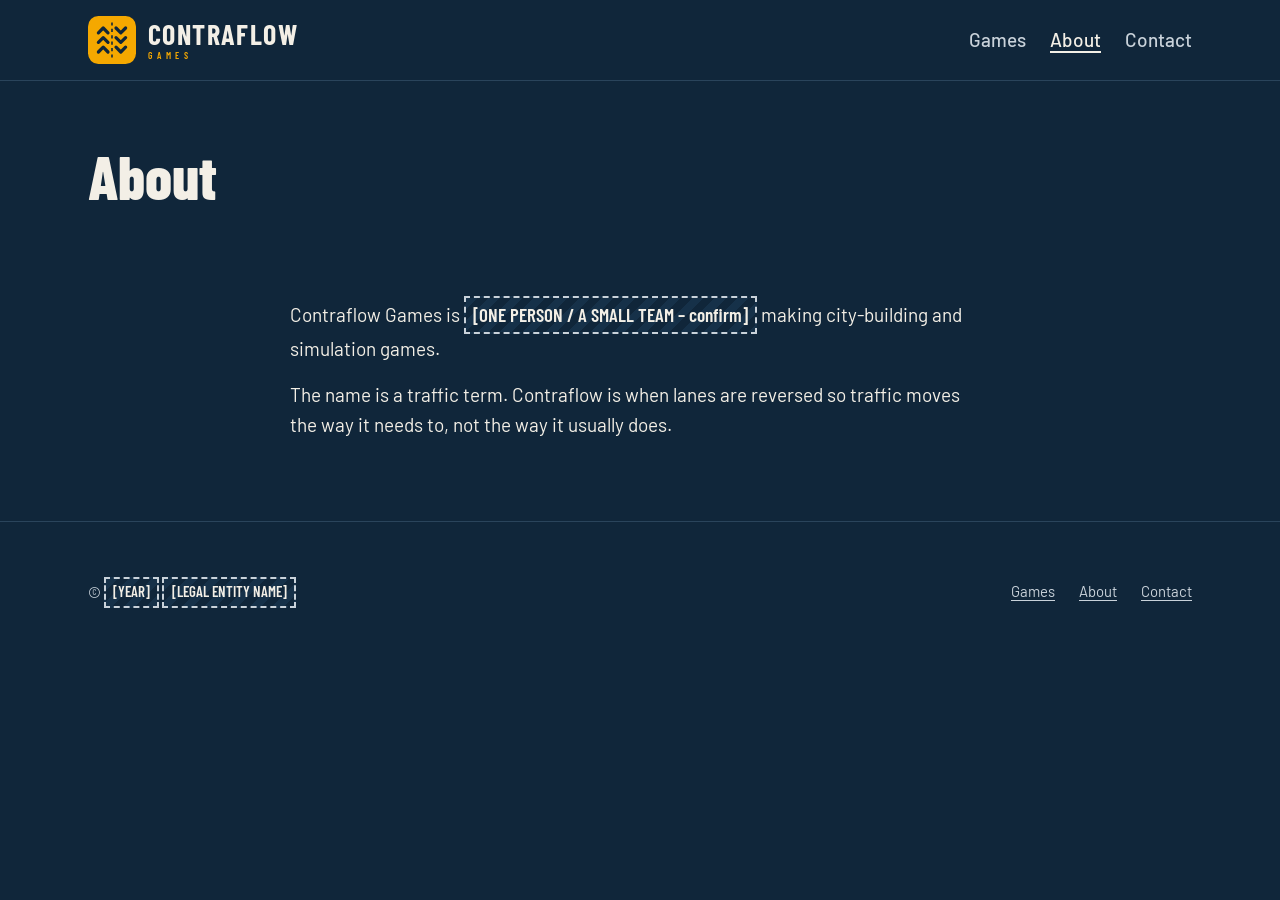
==== about/index.html @ 8fa3c3ac "Add files via upload" ====
<!doctype html>
<html lang="en">
<head>
<meta charset="utf-8">
<meta name="viewport" content="width=device-width, initial-scale=1">
<title>About – Contraflow Games</title>
<meta name="description" content="Contraflow Games makes city-building and simulation games for Mac.">
<link rel="icon" href="/favicon.svg" type="image/svg+xml">
<link rel="icon" href="/favicon-32.png" sizes="32x32" type="image/png">
<link rel="apple-touch-icon" href="/apple-touch-icon.png">
<link rel="manifest" href="/site.webmanifest">
<meta name="theme-color" content="#10263A">
<!-- Open Graph and Twitter. The image URL must be absolute once the site has a domain: [SITE URL]. -->
<meta property="og:type" content="website">
<meta property="og:site_name" content="Contraflow Games">
<meta property="og:title" content="About – Contraflow Games">
<meta property="og:description" content="Contraflow Games makes city-building and simulation games for Mac.">
<meta property="og:image" content="/og-image.png">
<meta property="og:image:width" content="1200">
<meta property="og:image:height" content="630">
<meta property="og:image:alt" content="The Contraflow Games lane mark and wordmark over a two-lane road">
<meta name="twitter:card" content="summary_large_image">
<meta name="twitter:title" content="About – Contraflow Games">
<meta name="twitter:description" content="Contraflow Games makes city-building and simulation games for Mac.">
<meta name="twitter:image" content="/og-image.png">
<link rel="preconnect" href="https://fonts.googleapis.com">
<link rel="preconnect" href="https://fonts.gstatic.com" crossorigin>
<link rel="stylesheet" href="https://fonts.googleapis.com/css2?family=Barlow:wght@400;500;600&family=Barlow+Condensed:wght@300;600;700;800&display=swap">
<link rel="stylesheet" href="/brand/tokens.css">
<link rel="stylesheet" href="/assets/site.css">
</head>
<body>
<a class="skip" href="#main">Skip to content</a>
<header class="site-header">
  <div class="wrap">
    <a class="brand" href="/" aria-label="Contraflow Games, home">
      <img src="/logo/contraflow-lane-mark-full.svg" alt="" width="48" height="48">
      <span class="wordmark" aria-hidden="true"><span class="name">Contraflow</span><span class="kind">Games</span></span>
    </a>
    <nav class="site-nav" aria-label="Main">
      <ul>
        <li><a href="/games/">Games</a></li>
        <li><a href="/about/" aria-current="page">About</a></li>
        <li><a href="/contact/">Contact</a></li>
      </ul>
    </nav>
  </div>
</header>
<main id="main">
  <div class="wrap page-head"><h1>About</h1></div>
  <section class="section">
    <div class="wrap prose">
        <p>Contraflow Games is <span class="ph">[ONE PERSON / A SMALL TEAM – confirm]</span> making city-building and simulation games.</p>
        <p>The name is a traffic term. Contraflow is when lanes are reversed so traffic moves the way it needs to, not the way it usually does.</p>
    </div>
  </section>
</main>
<footer class="site-footer">
  <div class="wrap">
    <p>© <span class="ph">[YEAR]</span> <span class="ph">[LEGAL ENTITY NAME]</span></p>
    <ul>
      <li><a href="/games/">Games</a></li>
      <li><a href="/about/">About</a></li>
      <li><a href="/contact/">Contact</a></li>
    </ul>
  </div>
</footer>
</body>
</html>
---- brand/tokens.css ----
/*
  Contraflow Games – design tokens (v1, concept stage)
  Load fonts in <head>:
  <link rel="preconnect" href="https://fonts.googleapis.com">
  <link rel="preconnect" href="https://fonts.gstatic.com" crossorigin>
  <link href="https://fonts.googleapis.com/css2?family=Barlow:wght@400;500;600&family=Barlow+Condensed:wght@300;600;700;800&display=swap" rel="stylesheet">
*/

:root {
  /* Core palette */
  --cf-navy: #10263A;       /* default page background (dark theme) */
  --cf-ink: #0B1620;        /* one-color logo, deepest text */
  --cf-paper: #F3EFE6;      /* primary text on navy; light theme background */
  --cf-sand: #E7E1D3;       /* secondary surface on light theme */
  --cf-amber: #F5A800;      /* accent: primary action + logo badge. Never used as text on paper. */
  --cf-slate: #4A5A68;      /* secondary text on paper */
  --cf-mist: #C9D2DA;       /* secondary text on navy */
  --cf-line: #2A445B;       /* hairlines and borders on navy */

  /* Semantic roles (dark theme = default) */
  --bg: var(--cf-navy);
  --surface: #163149;       /* slightly lifted panel on navy; adjust if needed */
  --text: var(--cf-paper);
  --text-muted: var(--cf-mist);
  --accent: var(--cf-amber);
  --on-accent: var(--cf-navy);
  --border: var(--cf-line);

  /* Type */
  --font-display: 'Barlow Condensed', 'Arial Narrow', sans-serif;
  --font-body: 'Barlow', system-ui, -apple-system, 'Segoe UI', sans-serif;

  /* Type scale (fluid, adjust as needed) */
  --step--1: clamp(0.875rem, 0.85rem + 0.1vw, 0.95rem);
  --step-0: clamp(1.0625rem, 1rem + 0.25vw, 1.1875rem);
  --step-1: clamp(1.375rem, 1.25rem + 0.5vw, 1.625rem);
  --step-2: clamp(1.875rem, 1.6rem + 1.1vw, 2.5rem);
  --step-3: clamp(2.5rem, 2rem + 2.2vw, 3.75rem);
  --step-4: clamp(3.25rem, 2.4rem + 4vw, 6rem);

  /* Space and shape */
  --space-1: 0.5rem;
  --space-2: 1rem;
  --space-3: 1.5rem;
  --space-4: 2.5rem;
  --space-5: 4rem;
  --space-6: 6rem;
  --radius-badge: 22%;      /* matches the logo badge corner ratio (26/120) */
  --measure: 68ch;          /* max line length for body text */
}

/* Optional light theme */
:root[data-theme="light"] {
  --bg: var(--cf-paper);
  --surface: var(--cf-sand);
  --text: var(--cf-navy);
  --text-muted: var(--cf-slate);
  --border: #CFC8B6;
  /* Amber fails contrast as text on paper: keep it for badges and buttons with navy text. */
}
---- assets/site.css ----
/*
  Contraflow Games – site styles (v1).
  Every colour, font and size comes from brand/tokens.css, loaded before
  this file. The lane motif appears once, in the home page's road band.
*/

*, *::before, *::after { box-sizing: border-box; }

html { -webkit-text-size-adjust: 100%; background: var(--bg); }

body {
  margin: 0;
  background: var(--bg);
  color: var(--text);
  font: 400 var(--step-0)/1.6 var(--font-body);
}

img { max-width: 100%; height: auto; display: block; }

a { color: var(--text); text-underline-offset: 0.2em; text-decoration-thickness: 1px; }
a:hover { text-decoration-thickness: 2px; }
:focus-visible { outline: 3px solid var(--accent); outline-offset: 3px; border-radius: 2px; }

.skip {
  position: absolute; left: var(--space-2); top: -4rem;
  background: var(--accent); color: var(--on-accent);
  padding: var(--space-1) var(--space-2); font-weight: 600; z-index: 10;
}
.skip:focus { top: var(--space-2); }

.wrap { width: 100%; max-width: 72rem; margin-inline: auto; padding-inline: var(--space-3); }

/* ---- Header ---------------------------------------------------------- */

.site-header { border-bottom: 1px solid var(--border); }
.site-header .wrap {
  display: flex; flex-wrap: wrap; align-items: center; justify-content: space-between;
  gap: var(--space-2) var(--space-3); padding-block: var(--space-2);
}
.brand { display: inline-flex; align-items: center; gap: 0.75rem; text-decoration: none; }
.brand img { width: 48px; height: 48px; }

/* The wordmark, live text (BRAND.md). */
.wordmark { display: inline-flex; flex-direction: column; line-height: 1; font-family: var(--font-display); text-transform: uppercase; }
.wordmark .name { font-weight: 700; letter-spacing: 0.05em; color: var(--text); font-size: 1.75rem; }
.wordmark .kind { font-weight: 600; letter-spacing: 0.5em; color: var(--accent); font-size: 0.6rem; margin-top: 0.3em; }

.site-nav ul { display: flex; flex-wrap: wrap; gap: var(--space-1) var(--space-3); list-style: none; margin: 0; padding: 0; }
.site-nav a { font-weight: 500; text-decoration: none; color: var(--text-muted); padding-block: 0.25rem; }
.site-nav a:hover, .site-nav a[aria-current="page"] { color: var(--text); text-decoration: underline; text-decoration-thickness: 2px; }

/* ---- The road: the one memorable idea -------------------------------- */

.hero { padding-block: var(--space-5) 0; }
.hero-wordmark { margin: 0 0 var(--space-3); }
.hero-wordmark .name { font-size: var(--step-4); }
.hero-wordmark .kind { font-size: calc(var(--step-4) / 3); }
.hero h1 {
  font: 800 var(--step-3)/1.02 var(--font-display);
  margin: 0 0 var(--space-2);
  text-wrap: balance;
}
.hero .subline {
  font: 300 var(--step-2)/1.2 var(--font-display);
  color: var(--text-muted);
  margin: 0 0 var(--space-4);
  max-width: var(--measure);
}

/* Two lanes, opposing chevrons, a dashed centre line: the logo's road
   turned on its side and run the width of the page. */
.road {
  margin-top: var(--space-5);
  background: var(--cf-ink);
  border-block: 1px solid var(--border);
  padding-block: 0.9rem;
  display: grid; gap: 0.9rem;
}
.lane {
  height: 32px;
  background-color: var(--text-muted);
  -webkit-mask-repeat: repeat-x; mask-repeat: repeat-x;
  -webkit-mask-size: 64px 32px; mask-size: 64px 32px;
}
.lane.east { -webkit-mask-image: url("/assets/chevron-right.svg"); mask-image: url("/assets/chevron-right.svg"); }
.lane.west { -webkit-mask-image: url("/assets/chevron-left.svg"); mask-image: url("/assets/chevron-left.svg"); }
.centre-line {
  height: 4px;
  background: repeating-linear-gradient(90deg, var(--text) 0 32px, transparent 32px 64px);
  opacity: 0.8;
}
/* The page's one moment: each lane glides in from its own direction, once. */
@media (prefers-reduced-motion: no-preference) {
  .lane.east { animation: east 1.1s cubic-bezier(0.2, 0.7, 0.2, 1) both; }
  .lane.west { animation: west 1.1s cubic-bezier(0.2, 0.7, 0.2, 1) both; }
  @keyframes east { from { -webkit-mask-position: -256px 0; mask-position: -256px 0; opacity: 0; } to { -webkit-mask-position: 0 0; mask-position: 0 0; opacity: 1; } }
  @keyframes west { from { -webkit-mask-position: 256px 0; mask-position: 256px 0; opacity: 0; } to { -webkit-mask-position: 0 0; mask-position: 0 0; opacity: 1; } }
}

/* ---- Buttons: amber is for the one action ----------------------------- */

.button {
  display: inline-block;
  background: var(--accent); color: var(--on-accent);
  font: 600 var(--step-0)/1 var(--font-body);
  padding: 0.95rem 1.5rem;
  border-radius: 4px;
  text-decoration: none;
}
.button:hover { text-decoration: underline; text-decoration-thickness: 2px; }

/* ---- Sections --------------------------------------------------------- */

main { display: block; }
.section { padding-block: var(--space-5); }
.section + .section { border-top: 1px solid var(--border); }
.section h2 { font: 700 var(--step-2)/1.1 var(--font-display); margin: 0 0 var(--space-4); }
.page-head { padding-block: var(--space-5) var(--space-3); }
.page-head h1 { font: 800 var(--step-3)/1.05 var(--font-display); margin: 0; }
.prose { max-width: var(--measure); }
.prose p { margin: 0 0 var(--space-2); }
.muted { color: var(--text-muted); }

/* ---- Games ------------------------------------------------------------ */

.featured { display: grid; gap: var(--space-3); }
.featured .lead { margin: 0; }
.featured .lead img { width: 100%; aspect-ratio: 16 / 9; object-fit: cover; border: 1px solid var(--border); }
.game-name { font: 800 var(--step-3)/1 var(--font-display); margin: 0 0 var(--space-1); }
.game-line { margin: 0 0 var(--space-2); color: var(--text-muted); max-width: var(--measure); }

/* A status is a sign plate: square, bordered, condensed type. */
.plates { display: flex; flex-wrap: wrap; gap: var(--space-1); margin: 0 0 var(--space-2); padding: 0; list-style: none; }
.plate {
  font: 600 var(--step-0)/1 var(--font-display);
  letter-spacing: 0.02em;
  border: 2px solid var(--text);
  padding: 0.35rem 0.6rem 0.3rem;
}

.shots { display: grid; grid-template-columns: repeat(3, minmax(0, 1fr)); gap: var(--space-2); margin: var(--space-3) 0 0; padding: 0; list-style: none; }
.shots figure { margin: 0; }
.shots img { width: 100%; aspect-ratio: 16 / 9; object-fit: cover; border: 1px solid var(--border); }
.shots figcaption, .lead figcaption, .preview figcaption { font-size: var(--step--1); color: var(--text-muted); margin-top: 0.4rem; }

.previews h3 { font: 700 var(--step-2)/1.1 var(--font-display); margin: 0 0 var(--space-1); }
.preview {
  display: grid; grid-template-columns: minmax(0, 1.1fr) minmax(0, 1fr);
  gap: var(--space-4); align-items: start;
  padding-block: var(--space-4);
}
/* Dashed dividers between previews: lane markings, not boxes. */
.preview + .preview { border-top: 2px dashed var(--border); }
.preview figure { margin: 0; position: relative; }
.preview img { width: 100%; aspect-ratio: 16 / 9; object-fit: cover; border: 1px solid var(--border); }
.preview .second { margin-top: var(--space-2); }
/* The honest label, on the picture itself. */
.stamp {
  position: absolute; left: 0.6rem; top: 0.6rem;
  background: var(--bg); color: var(--text);
  border: 2px solid var(--text);
  font: 600 var(--step--1)/1 var(--font-display);
  padding: 0.3rem 0.5rem;
}

/* ---- Each game's own brand -------------------------------------------- */
/* A game's logo is its own artwork and keeps its own colours; the studio
   palette frames it. NeCity's panel is its night sky, the one place the
   site steps outside the studio palette, and only behind NeCity. */
:root { --necity-night: #140C2E; }

.game-head { display: flex; gap: var(--space-3); align-items: flex-start; }
.game-head > div { min-width: 0; }
/* Logos are not screenshots: undo the picture rules inside a game's head. */
.preview .game-head img, .featured .game-head img { aspect-ratio: auto; border: 0; object-fit: contain; }
.preview .game-head .game-icon { width: 96px; }
.game-icon { width: 96px; height: 96px; flex: none; border-radius: var(--radius-badge); }
.game-name img.game-wordmark { width: auto; height: 5.5rem; max-width: 100%; object-fit: contain; }
.game-name img.game-wordmark.sign { height: 4rem; }
.game-name img.game-wordmark.classic { height: 5rem; }
/* The wordmark is the heading's content; it carries the name as alt text. */
.game-name { line-height: 0; }

.featured.necity { background: var(--necity-night); padding: var(--space-4); border: 1px solid var(--border); }
.featured.necity .game-line { color: var(--cf-mist); }
.featured .lead video { width: 100%; height: auto; aspect-ratio: 16 / 9; display: block; background: #000; border: 1px solid var(--border); }

/* Alpha++: the exit-tab sign stands in front of its city, like a real sign. */
.preview.alphapp .pic { position: relative; overflow: hidden; }
.preview.alphapp .road-sign {
  position: absolute; right: 4%; bottom: 6%; width: 44%; height: auto;
  aspect-ratio: auto; border: 0; object-fit: contain;
  filter: drop-shadow(0 0.4rem 0.8rem rgb(0 0 0 / 0.45));
}

@media (max-width: 760px) {
  .game-icon, .preview .game-head .game-icon { width: 64px; height: 64px; }
  .game-name img.game-wordmark { height: 3.75rem; }
  .game-name img.game-wordmark.sign { height: 2.75rem; }
  .featured.necity { padding: var(--space-2); }
}

/* ---- Placeholders: roadworks, visibly unfinished ------------------------ */

.ph {
  display: inline-block;
  font-family: var(--font-display); font-weight: 600;
  color: var(--text);
  border: 2px dashed var(--text-muted);
  background: repeating-linear-gradient(135deg, var(--surface) 0 8px, transparent 8px 16px);
  padding: 0.1rem 0.45rem;
}

/* ---- About and contact on the home page --------------------------------- */

.split { display: grid; grid-template-columns: minmax(0, 1.4fr) minmax(0, 1fr); gap: var(--space-5); }
.contact-list { list-style: none; margin: 0; padding: 0; display: grid; gap: var(--space-2); }
.contact-list dt, .label { font-weight: 600; }
.contact-list dd { margin: 0.25rem 0 0; }

/* ---- Footer ------------------------------------------------------------- */

.site-footer { border-top: 1px solid var(--border); padding-block: var(--space-4); color: var(--text-muted); font-size: var(--step--1); }
.site-footer .wrap { display: flex; flex-wrap: wrap; gap: var(--space-2) var(--space-4); justify-content: space-between; align-items: center; }
.site-footer ul { display: flex; flex-wrap: wrap; gap: var(--space-3); list-style: none; margin: 0; padding: 0; }
.site-footer a { color: var(--text-muted); }

/* ---- 404 ----------------------------------------------------------------- */

.closed { padding-block: var(--space-6); }
.closed h1 { font: 800 var(--step-4)/1 var(--font-display); margin: 0 0 var(--space-2); }

/* ---- Narrow ------------------------------------------------------------- */

@media (max-width: 760px) {
  .preview, .split { grid-template-columns: 1fr; gap: var(--space-3); }
  .shots { gap: var(--space-1); }
  .hero { padding-block: var(--space-4) 0; }
  .road { margin-top: var(--space-4); }
}
@media (max-width: 400px) {
  .wrap { padding-inline: var(--space-2); }
}
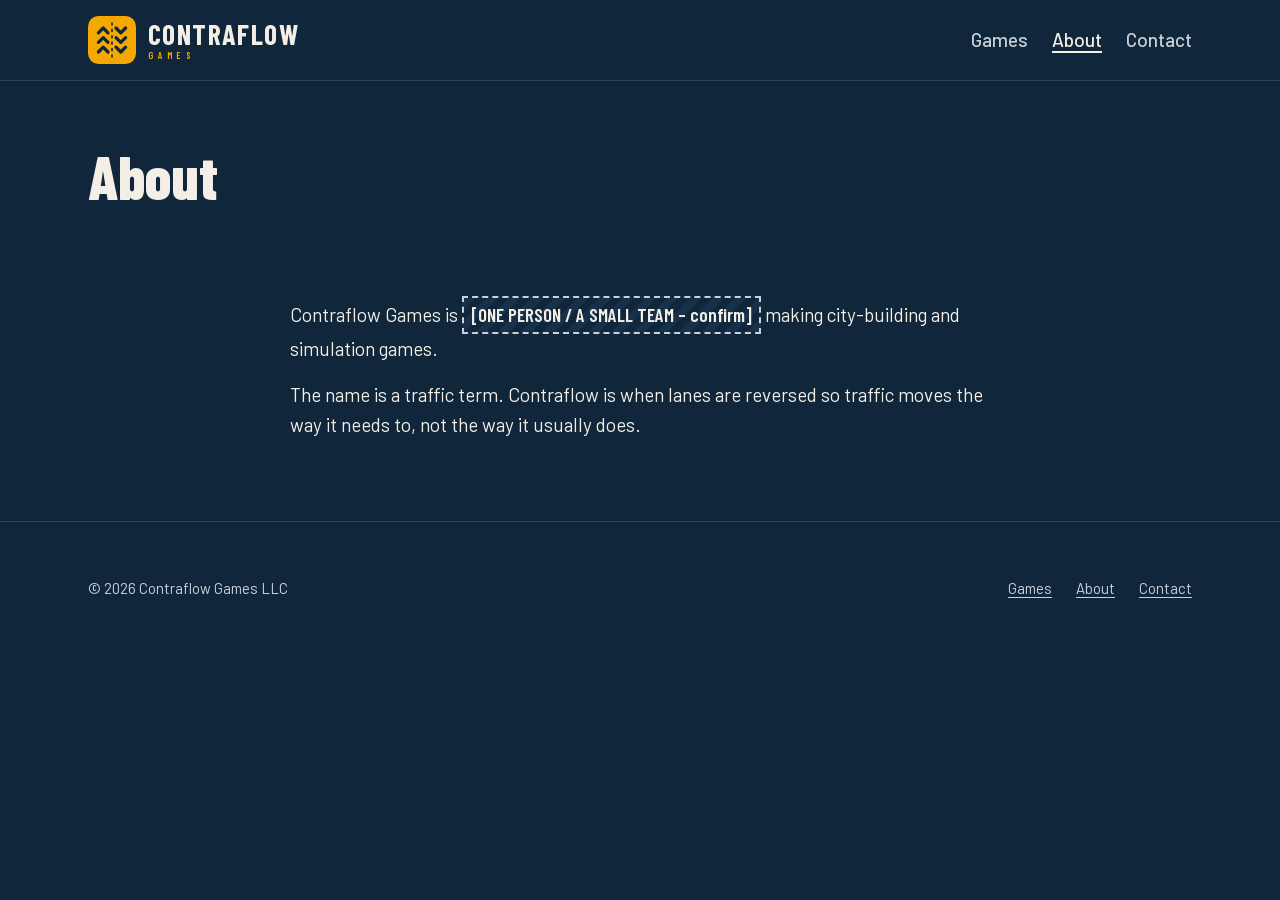
==== commit 63a3b3e8: "Add files via upload" ====
--- a/about/index.html
+++ b/about/index.html
@@ -10,22 +10,21 @@
 <link rel="apple-touch-icon" href="/apple-touch-icon.png">
 <link rel="manifest" href="/site.webmanifest">
 <meta name="theme-color" content="#10263A">
-<!-- Open Graph and Twitter. The image URL must be absolute once the site has a domain: [SITE URL]. -->
+<link rel="canonical" href="https://contraflow.games/about/">
+<!-- Open Graph and Twitter, absolute to the live site. -->
+<meta property="og:url" content="https://contraflow.games/about/">
 <meta property="og:type" content="website">
 <meta property="og:site_name" content="Contraflow Games">
 <meta property="og:title" content="About – Contraflow Games">
 <meta property="og:description" content="Contraflow Games makes city-building and simulation games for Mac.">
-<meta property="og:image" content="/og-image.png">
+<meta property="og:image" content="https://contraflow.games/og-image.png">
 <meta property="og:image:width" content="1200">
 <meta property="og:image:height" content="630">
 <meta property="og:image:alt" content="The Contraflow Games lane mark and wordmark over a two-lane road">
 <meta name="twitter:card" content="summary_large_image">
 <meta name="twitter:title" content="About – Contraflow Games">
 <meta name="twitter:description" content="Contraflow Games makes city-building and simulation games for Mac.">
-<meta name="twitter:image" content="/og-image.png">
-<link rel="preconnect" href="https://fonts.googleapis.com">
-<link rel="preconnect" href="https://fonts.gstatic.com" crossorigin>
-<link rel="stylesheet" href="https://fonts.googleapis.com/css2?family=Barlow:wght@400;500;600&family=Barlow+Condensed:wght@300;600;700;800&display=swap">
+<meta name="twitter:image" content="https://contraflow.games/og-image.png">
 <link rel="stylesheet" href="/brand/tokens.css">
 <link rel="stylesheet" href="/assets/site.css">
 </head>
@@ -57,7 +56,7 @@
 </main>
 <footer class="site-footer">
   <div class="wrap">
-    <p>© <span class="ph">[YEAR]</span> <span class="ph">[LEGAL ENTITY NAME]</span></p>
+    <p>© 2026 Contraflow Games LLC</p>
     <ul>
       <li><a href="/games/">Games</a></li>
       <li><a href="/about/">About</a></li>
--- a/assets/site.css
+++ b/assets/site.css
@@ -3,6 +3,26 @@
   Every colour, font and size comes from brand/tokens.css, loaded before
   this file. The lane motif appears once, in the home page's road band.
 */
+
+/* ---- Fonts: Barlow and Barlow Condensed, served from this site ---------
+   The Latin files Google Fonts served before (2026-10-04), so the pages look
+   the same and nothing loads from Google. SIL Open Font License 1.1: see
+   assets/fonts/OFL.txt. */
+
+@font-face { font-family: 'Barlow'; font-style: normal; font-weight: 400; font-display: swap;
+  src: url(/assets/fonts/Barlow-400.woff2) format('woff2'); unicode-range: U+0000-00FF, U+0131, U+0152-0153, U+02BB-02BC, U+02C6, U+02DA, U+02DC, U+0304, U+0308, U+0329, U+2000-206F, U+20AC, U+2122, U+2191, U+2193, U+2212, U+2215, U+FEFF, U+FFFD; }
+@font-face { font-family: 'Barlow'; font-style: normal; font-weight: 500; font-display: swap;
+  src: url(/assets/fonts/Barlow-500.woff2) format('woff2'); unicode-range: U+0000-00FF, U+0131, U+0152-0153, U+02BB-02BC, U+02C6, U+02DA, U+02DC, U+0304, U+0308, U+0329, U+2000-206F, U+20AC, U+2122, U+2191, U+2193, U+2212, U+2215, U+FEFF, U+FFFD; }
+@font-face { font-family: 'Barlow'; font-style: normal; font-weight: 600; font-display: swap;
+  src: url(/assets/fonts/Barlow-600.woff2) format('woff2'); unicode-range: U+0000-00FF, U+0131, U+0152-0153, U+02BB-02BC, U+02C6, U+02DA, U+02DC, U+0304, U+0308, U+0329, U+2000-206F, U+20AC, U+2122, U+2191, U+2193, U+2212, U+2215, U+FEFF, U+FFFD; }
+@font-face { font-family: 'Barlow Condensed'; font-style: normal; font-weight: 300; font-display: swap;
+  src: url(/assets/fonts/BarlowCondensed-300.woff2) format('woff2'); unicode-range: U+0000-00FF, U+0131, U+0152-0153, U+02BB-02BC, U+02C6, U+02DA, U+02DC, U+0304, U+0308, U+0329, U+2000-206F, U+20AC, U+2122, U+2191, U+2193, U+2212, U+2215, U+FEFF, U+FFFD; }
+@font-face { font-family: 'Barlow Condensed'; font-style: normal; font-weight: 600; font-display: swap;
+  src: url(/assets/fonts/BarlowCondensed-600.woff2) format('woff2'); unicode-range: U+0000-00FF, U+0131, U+0152-0153, U+02BB-02BC, U+02C6, U+02DA, U+02DC, U+0304, U+0308, U+0329, U+2000-206F, U+20AC, U+2122, U+2191, U+2193, U+2212, U+2215, U+FEFF, U+FFFD; }
+@font-face { font-family: 'Barlow Condensed'; font-style: normal; font-weight: 700; font-display: swap;
+  src: url(/assets/fonts/BarlowCondensed-700.woff2) format('woff2'); unicode-range: U+0000-00FF, U+0131, U+0152-0153, U+02BB-02BC, U+02C6, U+02DA, U+02DC, U+0304, U+0308, U+0329, U+2000-206F, U+20AC, U+2122, U+2191, U+2193, U+2212, U+2215, U+FEFF, U+FFFD; }
+@font-face { font-family: 'Barlow Condensed'; font-style: normal; font-weight: 800; font-display: swap;
+  src: url(/assets/fonts/BarlowCondensed-800.woff2) format('woff2'); unicode-range: U+0000-00FF, U+0131, U+0152-0153, U+02BB-02BC, U+02C6, U+02DA, U+02DC, U+0304, U+0308, U+0329, U+2000-206F, U+20AC, U+2122, U+2191, U+2193, U+2212, U+2215, U+FEFF, U+FFFD; }
 
 *, *::before, *::after { box-sizing: border-box; }
 
@@ -180,10 +200,31 @@
 .game-name img.game-wordmark.classic { height: 5rem; }
 /* The wordmark is the heading's content; it carries the name as alt text. */
 .game-name { line-height: 0; }
+/* A game without a wordmark yet (Unnamed Port Terminal Sim, the port game): its name, set in the display face. */
+.game-name.text-mark { line-height: 1; font: 800 var(--step-3)/1 var(--font-display); letter-spacing: 0.01em;
+  text-transform: uppercase; margin-bottom: var(--space-2); }
 
 .featured.necity { background: var(--necity-night); padding: var(--space-4); border: 1px solid var(--border); }
 .featured.necity .game-line { color: var(--cf-mist); }
-.featured .lead video { width: 100%; height: auto; aspect-ratio: 16 / 9; display: block; background: #000; border: 1px solid var(--border); }
+/* The trailer: a poster and a play button until pressed (assets/trailer.js),
+   then the YouTube player in the same 16:9 box. */
+.trailer-frame { position: relative; aspect-ratio: 16 / 9; background: #000; border: 1px solid var(--border); }
+.featured .lead .trailer-frame img { display: block; width: 100%; height: 100%; object-fit: cover; border: 0; }
+.trailer-frame iframe { display: block; width: 100%; height: 100%; border: 0; }
+.trailer-play {
+  position: absolute; inset: 50% auto auto 50%; translate: -50% -50%;
+  width: clamp(3.5rem, 12%, 6rem); aspect-ratio: 1; padding: 0; cursor: pointer;
+  border: 3px solid var(--text); border-radius: 50%;
+  background: color-mix(in srgb, var(--cf-ink) 70%, transparent);
+}
+/* The triangle, drawn with a clip so it follows the button's size. */
+.trailer-play::before {
+  content: ""; position: absolute; inset: 30% 26% 30% 36%;
+  background: var(--text); clip-path: polygon(0 0, 100% 50%, 0 100%);
+}
+.trailer-play:hover, .trailer-play:focus-visible { border-color: var(--accent); }
+.trailer-play:hover::before, .trailer-play:focus-visible::before { background: var(--accent); }
+.trailer-link { color: var(--text); white-space: nowrap; }
 
 /* Alpha++: the exit-tab sign stands in front of its city, like a real sign. */
 .preview.alphapp .pic { position: relative; overflow: hidden; }
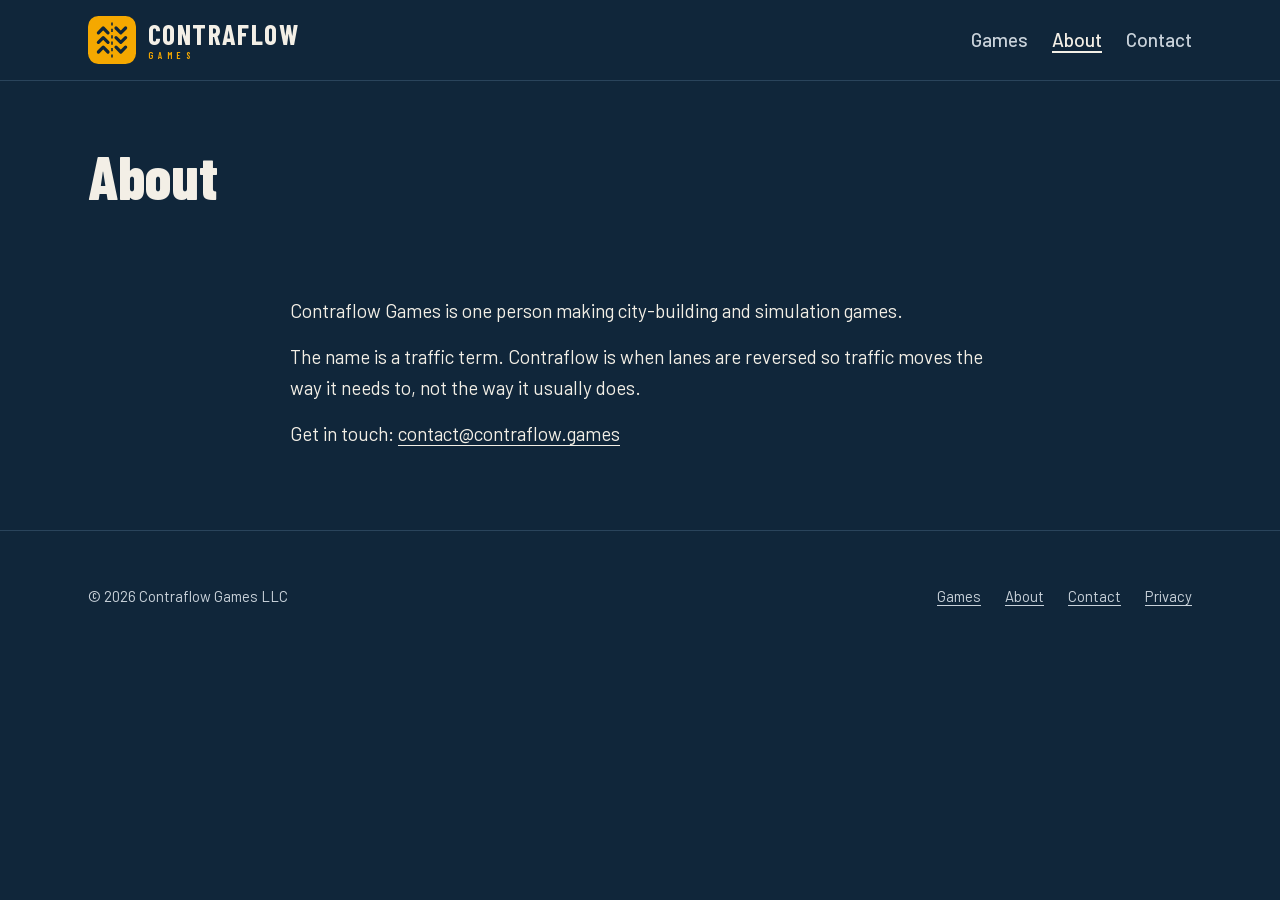
==== commit 06c5c412: "Add files via upload" ====
--- a/about/index.html
+++ b/about/index.html
@@ -49,8 +49,9 @@
   <div class="wrap page-head"><h1>About</h1></div>
   <section class="section">
     <div class="wrap prose">
-        <p>Contraflow Games is <span class="ph">[ONE PERSON / A SMALL TEAM – confirm]</span> making city-building and simulation games.</p>
+        <p>Contraflow Games is one person making city-building and simulation games.</p>
         <p>The name is a traffic term. Contraflow is when lanes are reversed so traffic moves the way it needs to, not the way it usually does.</p>
+        <p>Get in touch: <a href="mailto:contact@contraflow.games">contact@contraflow.games</a></p>
     </div>
   </section>
 </main>
@@ -61,6 +62,7 @@
       <li><a href="/games/">Games</a></li>
       <li><a href="/about/">About</a></li>
       <li><a href="/contact/">Contact</a></li>
+      <li><a href="/privacy/">Privacy</a></li>
     </ul>
   </div>
 </footer>
--- a/assets/site.css
+++ b/assets/site.css
@@ -139,6 +139,11 @@
 .page-head h1 { font: 800 var(--step-3)/1.05 var(--font-display); margin: 0; }
 .prose { max-width: var(--measure); }
 .prose p { margin: 0 0 var(--space-2); }
+/* The privacy policy: a long page of short sections, so smaller section
+   heads than the home page's, lists, and file paths that may wrap. */
+.policy h2 { font: 700 var(--step-1)/1.15 var(--font-display); margin: var(--space-4) 0 var(--space-1); }
+.policy ul { margin: 0 0 var(--space-2); padding-left: 1.2em; display: grid; gap: var(--space-1); }
+.policy code { font-size: 0.92em; overflow-wrap: anywhere; color: var(--text); }
 .muted { color: var(--text-muted); }
 
 /* ---- Games ------------------------------------------------------------ */
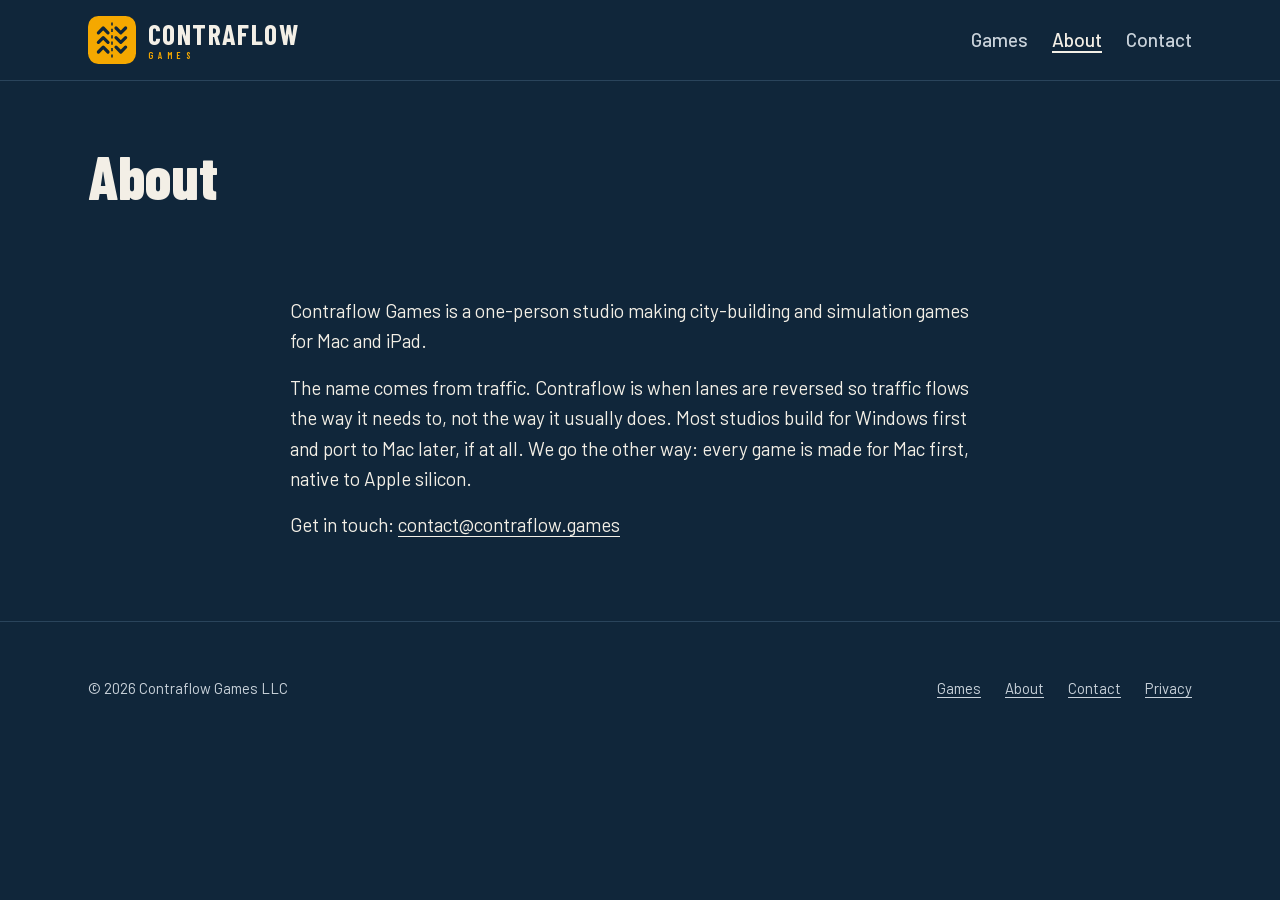
==== commit 941b7446: "Add files via upload" ====
--- a/about/index.html
+++ b/about/index.html
@@ -49,8 +49,8 @@
   <div class="wrap page-head"><h1>About</h1></div>
   <section class="section">
     <div class="wrap prose">
-        <p>Contraflow Games is one person making city-building and simulation games.</p>
-        <p>The name is a traffic term. Contraflow is when lanes are reversed so traffic moves the way it needs to, not the way it usually does.</p>
+        <p>Contraflow Games is a one-person studio making city-building and simulation games for Mac and iPad.</p>
+        <p>The name comes from traffic. Contraflow is when lanes are reversed so traffic flows the way it needs to, not the way it usually does. Most studios build for Windows first and port to Mac later, if at all. We go the other way: every game is made for Mac first, native to Apple silicon.</p>
         <p>Get in touch: <a href="mailto:contact@contraflow.games">contact@contraflow.games</a></p>
     </div>
   </section>
--- a/assets/site.css
+++ b/assets/site.css
@@ -287,3 +287,19 @@
 @media (max-width: 400px) {
   .wrap { padding-inline: var(--space-2); }
 }
+
+/* Game pictures open full size (/assets/zoom.js; without it, the link opens the file). */
+a.zoom { display: block; cursor: zoom-in; }
+a.zoom:hover img { border-color: var(--accent); }
+.viewer { border: 0; padding: 0; margin: 0; max-width: 100vw; max-height: 100vh; width: 100vw; height: 100vh; background: transparent; color: var(--text); }
+.viewer::backdrop { background: rgba(8, 14, 22, 0.97); }
+.viewer figure { margin: 0; height: 100%; display: flex; flex-direction: column; align-items: center; justify-content: center; gap: var(--space-2); padding: 3.5rem 1rem 2rem; box-sizing: border-box; }
+.viewer figure img { max-width: 100%; max-height: calc(100% - 3rem); width: auto; height: auto; border: 1px solid var(--border); }
+.viewer figcaption { font-size: var(--step--1); color: var(--text-muted); text-align: center; max-width: 60ch; }
+.viewer button { position: absolute; background: var(--bg); color: var(--text); border: 1px solid var(--border); font: inherit; cursor: pointer; min-width: 44px; min-height: 44px; display: grid; place-items: center; }
+.viewer button:hover, .viewer button:focus-visible { border-color: var(--accent); }
+.viewer-close { top: 0.75rem; right: 0.75rem; padding: 0 1rem; }
+.viewer-prev, .viewer-next { top: 50%; transform: translateY(-50%); padding: 0; }
+.viewer-prev { left: 0.75rem; } .viewer-next { right: 0.75rem; }
+.viewer-prev svg, .viewer-next svg { display: block; }
+@media (max-width: 760px) { .viewer-prev, .viewer-next { top: auto; bottom: 0.75rem; transform: none; } }
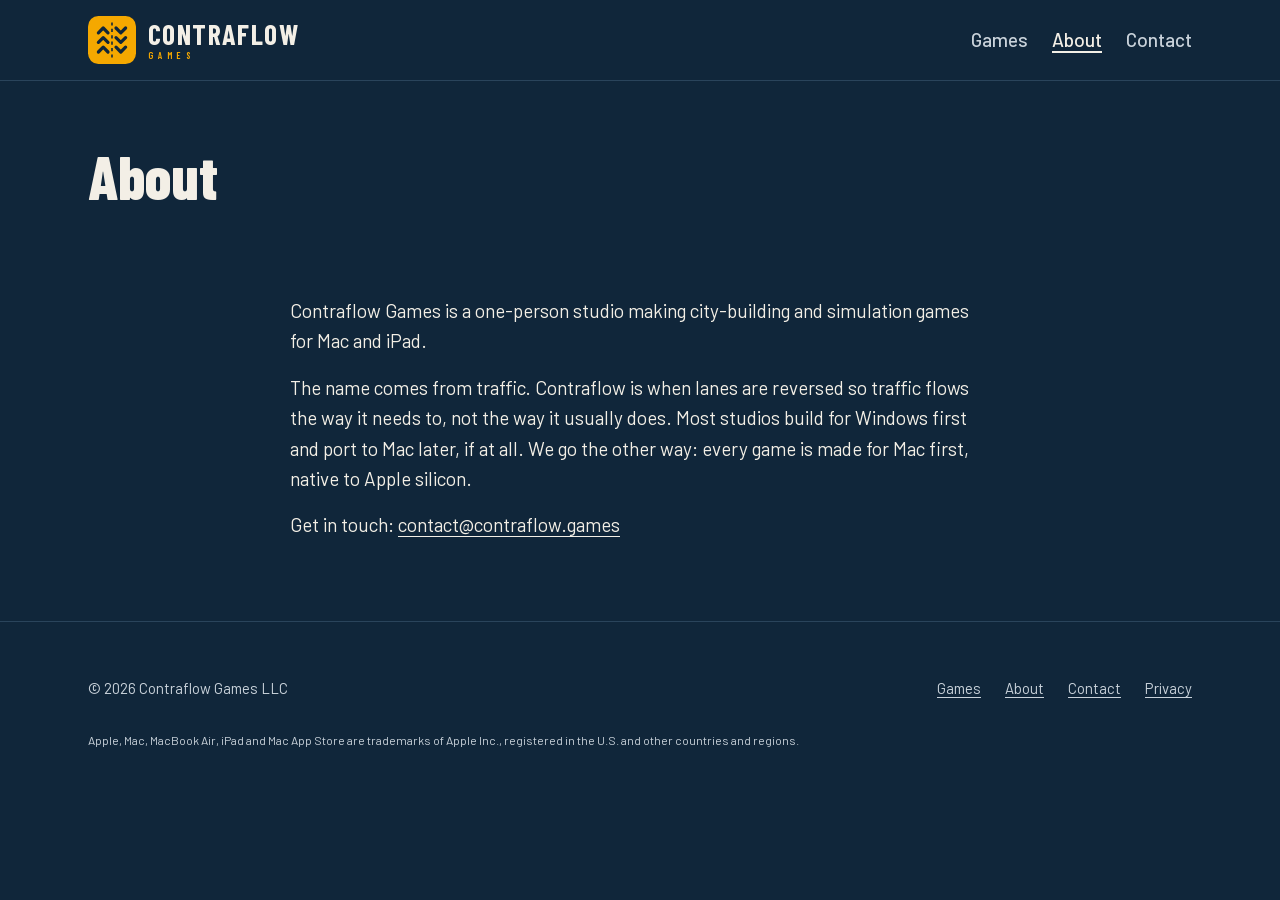
==== commit b9aef8fd: "Home: Lo-Fi's trailer poster on Apple's MacBook Air bezel, and Apple's trademark credit line in ever" ====
--- a/about/index.html
+++ b/about/index.html
@@ -64,6 +64,7 @@
       <li><a href="/contact/">Contact</a></li>
       <li><a href="/privacy/">Privacy</a></li>
     </ul>
+    <p class="credit-line">Apple, Mac, MacBook Air, iPad and Mac App Store are trademarks of Apple Inc., registered in the U.S. and other countries and regions.</p>
   </div>
 </footer>
 </body>
--- a/assets/site.css
+++ b/assets/site.css
@@ -47,6 +47,8 @@
   padding: var(--space-1) var(--space-2); font-weight: 600; z-index: 10;
 }
 .skip:focus { top: var(--space-2); }
+/* Read by screen readers and search engines, not drawn: the home page's h1. */
+.visually-hidden { position: absolute; width: 1px; height: 1px; overflow: hidden; clip-path: inset(50%); white-space: nowrap; }
 
 .wrap { width: 100%; max-width: 72rem; margin-inline: auto; padding-inline: var(--space-3); }
 
@@ -88,9 +90,9 @@
 }
 
 /* Two lanes, opposing chevrons, a dashed centre line: the logo's road
-   turned on its side and run the width of the page. */
+   turned on its side and run the width of the page. On the home page it
+   divides the first game from the rest. */
 .road {
-  margin-top: var(--space-5);
   background: var(--cf-ink);
   border-block: 1px solid var(--border);
   padding-block: 0.9rem;
@@ -147,74 +149,100 @@
 .muted { color: var(--text-muted); }
 
 /* ---- Games ------------------------------------------------------------ */
-
-.featured { display: grid; gap: var(--space-3); }
-.featured .lead { margin: 0; }
-.featured .lead img { width: 100%; aspect-ratio: 16 / 9; object-fit: cover; border: 1px solid var(--border); }
-.game-name { font: 800 var(--step-3)/1 var(--font-display); margin: 0 0 var(--space-1); }
+/* One layout for every game, on the home page and the games page: the head
+   (name, labels, one line) comes first in the page, so on a phone the name
+   is read before the pictures; from 761 px the pictures sit beside it. */
+
+:root {
+  --name-h: 4.5rem;          /* every game name sits in a box this tall */
+  --necity-night: #140C2E;   /* the featured game's panel (see below) */
+}
+
+.game { display: grid; gap: var(--space-3) var(--space-4); align-items: start; }
+.game + .game { margin-top: var(--space-5); padding-top: var(--space-5); border-top: 2px dashed var(--border); }
+.game-head > :last-child { margin-bottom: 0; }
 .game-line { margin: 0 0 var(--space-2); color: var(--text-muted); max-width: var(--measure); }
-
-/* A status is a sign plate: square, bordered, condensed type. */
-.plates { display: flex; flex-wrap: wrap; gap: var(--space-1); margin: 0 0 var(--space-2); padding: 0; list-style: none; }
+/* Alpha++'s family: text only, a line each, quieter than the game it belongs to. */
+.family { margin-top: var(--space-3); padding-top: var(--space-2); border-top: 2px dashed var(--border); }
+.family h3 { font: 700 var(--step-1)/1.15 var(--font-display); margin: 0 0 var(--space-1); }
+.family dl { margin: 0; display: grid; gap: var(--space-2); }
+.family dt { font: 700 var(--step-0)/1.2 var(--font-display); letter-spacing: 0.01em; }
+.family dd { margin: 0.2rem 0 0; color: var(--text-muted); max-width: var(--measure); }
+.family-line { margin: 0; color: var(--text-muted); font-size: var(--step--1); max-width: var(--measure); }
+
+@media (min-width: 761px) {
+  .game { grid-template-columns: minmax(0, 1fr) minmax(0, 2fr); }
+  .game.featured { grid-template-columns: minmax(0, 5fr) minmax(0, 7fr); align-items: center; }
+  .game.featured .gallery { display: contents; }
+  .game.featured .shots { grid-column: 1 / -1; }
+  /* Lo-Fi's seven store shots, four to a row. */
+  .shots.wide-first { grid-template-columns: repeat(4, minmax(0, 1fr)); }
+}
+
+/* The name: one box height for every game, so no name shouts over another.
+   A game's logo is its own artwork and keeps its own colours. */
+.game .game-name, .card .game-name {
+  display: flex; align-items: center;
+  height: var(--name-h); margin: 0 0 var(--space-2);
+  line-height: 1;
+}
+.game-name img.game-wordmark { height: 100%; width: auto; max-width: 100%; object-fit: contain; object-position: left center; }
+/* Alpha++'s lockup is a solid sign, heavier than the neon wordmarks at the same height. */
+.game-name img.game-wordmark.sign { height: 78%; }
+/* A game without a wordmark yet: its name in the display face, mixed case, sized to sit with the logos. */
+.game .game-name.text-mark, .card .game-name.text-mark {
+  height: auto; min-height: var(--name-h);
+  font: 700 clamp(1.6rem, 1.3rem + 0.6vw, 2rem)/1.05 var(--font-display);
+  letter-spacing: 0.01em;
+}
+/* The featured game's name is the one larger name on a page. */
+.game .game-name.lead-name { height: calc(var(--name-h) * 1.9); }
+
+/* Labels: three kinds, three looks. A status is a filled chip in capitals,
+   a date is the square sign plate, a platform is plain text. */
+.labels { display: flex; flex-wrap: wrap; align-items: center; gap: var(--space-1) 0.75rem; margin: 0 0 var(--space-2); padding: 0; list-style: none; }
+.status {
+  font: 700 var(--step--1)/1 var(--font-display);
+  letter-spacing: 0.1em; text-transform: uppercase;
+  background: var(--surface); color: var(--text);
+  border: 1px solid var(--border);
+  padding: 0.5rem 0.65rem 0.45rem;
+}
+.status.first { background: var(--accent); color: var(--on-accent); border-color: var(--accent); }
 .plate {
   font: 600 var(--step-0)/1 var(--font-display);
   letter-spacing: 0.02em;
   border: 2px solid var(--text);
   padding: 0.35rem 0.6rem 0.3rem;
 }
-
-.shots { display: grid; grid-template-columns: repeat(3, minmax(0, 1fr)); gap: var(--space-2); margin: var(--space-3) 0 0; padding: 0; list-style: none; }
-.shots figure { margin: 0; }
-.shots img { width: 100%; aspect-ratio: 16 / 9; object-fit: cover; border: 1px solid var(--border); }
-.shots figcaption, .lead figcaption, .preview figcaption { font-size: var(--step--1); color: var(--text-muted); margin-top: 0.4rem; }
-
-.previews h3 { font: 700 var(--step-2)/1.1 var(--font-display); margin: 0 0 var(--space-1); }
-.preview {
-  display: grid; grid-template-columns: minmax(0, 1.1fr) minmax(0, 1fr);
-  gap: var(--space-4); align-items: start;
-  padding-block: var(--space-4);
-}
-/* Dashed dividers between previews: lane markings, not boxes. */
-.preview + .preview { border-top: 2px dashed var(--border); }
-.preview figure { margin: 0; position: relative; }
-.preview img { width: 100%; aspect-ratio: 16 / 9; object-fit: cover; border: 1px solid var(--border); }
-.preview .second { margin-top: var(--space-2); }
-/* The honest label, on the picture itself. */
-.stamp {
-  position: absolute; left: 0.6rem; top: 0.6rem;
-  background: var(--bg); color: var(--text);
-  border: 2px solid var(--text);
-  font: 600 var(--step--1)/1 var(--font-display);
-  padding: 0.3rem 0.5rem;
-}
-
-/* ---- Each game's own brand -------------------------------------------- */
-/* A game's logo is its own artwork and keeps its own colours; the studio
-   palette frames it. NeCity's panel is its night sky, the one place the
-   site steps outside the studio palette, and only behind NeCity. */
-:root { --necity-night: #140C2E; }
-
-.game-head { display: flex; gap: var(--space-3); align-items: flex-start; }
-.game-head > div { min-width: 0; }
-/* Logos are not screenshots: undo the picture rules inside a game's head. */
-.preview .game-head img, .featured .game-head img { aspect-ratio: auto; border: 0; object-fit: contain; }
-.preview .game-head .game-icon { width: 96px; }
-.game-icon { width: 96px; height: 96px; flex: none; border-radius: var(--radius-badge); }
-.game-name img.game-wordmark { width: auto; height: 5.5rem; max-width: 100%; object-fit: contain; }
-.game-name img.game-wordmark.sign { height: 4rem; }
-.game-name img.game-wordmark.classic { height: 5rem; }
-/* The wordmark is the heading's content; it carries the name as alt text. */
-.game-name { line-height: 0; }
-/* A game without a wordmark yet (Unnamed Port Terminal Sim, the port game): its name, set in the display face. */
-.game-name.text-mark { line-height: 1; font: 800 var(--step-3)/1 var(--font-display); letter-spacing: 0.01em;
-  text-transform: uppercase; margin-bottom: var(--space-2); }
-
-.featured.necity { background: var(--necity-night); padding: var(--space-4); border: 1px solid var(--border); }
-.featured.necity .game-line { color: var(--cf-mist); }
+.platform { font: 500 var(--step--1)/1 var(--font-body); color: var(--text-muted); }
+
+/* The store buttons: placeholders until the store pages exist. Dashed like
+   roadworks and not links, so nobody mistakes them for broken buttons. */
+.stores { display: flex; flex-wrap: wrap; gap: 0.75rem; margin: var(--space-3) 0 0; padding: 0; list-style: none; }
+.store {
+  font: 700 var(--step-0)/1.2 var(--font-display); letter-spacing: 0.02em;
+  border: 2px dashed var(--text-muted); border-radius: 4px;
+  padding: 0.8rem 1rem;
+}
+.store-when { display: block; margin-top: 0.3rem; font: 500 var(--step--1)/1 var(--font-body); letter-spacing: 0; color: var(--text-muted); }
+
+/* ---- Pictures ---------------------------------------------------------- */
+
+.gallery { display: grid; gap: var(--space-2); margin: 0; }
+.gallery figure, .shots figure, .card figure { margin: 0; }
+.gallery figcaption, .shots figcaption, .pair figcaption { font-size: var(--step--1); color: var(--text-muted); margin-top: 0.4rem; }
+.gallery img, .shots img, .pair img, .card figure img { width: 100%; aspect-ratio: 16 / 9; object-fit: cover; border: 1px solid var(--border); }
+.shots { display: grid; grid-template-columns: repeat(3, minmax(0, 1fr)); gap: var(--space-2); margin: 0; padding: 0; list-style: none; }
+.pair { display: grid; gap: var(--space-2); margin: 0; grid-template-columns: repeat(2, minmax(0, 1fr)); }
+.pair figcaption { grid-column: 1 / -1; margin-top: 0; }
+.gallery-note { font-size: var(--step--1); color: var(--text-muted); margin: 0; }
+.pic, .shots figure, .card figure { position: relative; }
+
 /* The trailer: a poster and a play button until pressed (assets/trailer.js),
    then the YouTube player in the same 16:9 box. */
 .trailer-frame { position: relative; aspect-ratio: 16 / 9; background: #000; border: 1px solid var(--border); }
-.featured .lead .trailer-frame img { display: block; width: 100%; height: 100%; object-fit: cover; border: 0; }
+.trailer-frame img { display: block; width: 100%; height: 100%; aspect-ratio: auto; object-fit: cover; border: 0; }
 .trailer-frame iframe { display: block; width: 100%; height: 100%; border: 0; }
 .trailer-play {
   position: absolute; inset: 50% auto auto 50%; translate: -50% -50%;
@@ -230,20 +258,66 @@
 .trailer-play:hover, .trailer-play:focus-visible { border-color: var(--accent); }
 .trailer-play:hover::before, .trailer-play:focus-visible::before { background: var(--accent); }
 .trailer-link { color: var(--text); white-space: nowrap; }
+/* On a device: the poster is Apple's bezel with the frame on its screen, shown whole on the section's own
+   background. Its screen is centred in the image, so the centred play button lands on the picture. Once
+   playing, the box goes back to the plain 16:9 player. */
+.trailer-frame.device { aspect-ratio: 1600 / 1054; background: none; border: 0; }
+.trailer-frame.device img { object-fit: contain; }
+.trailer-frame.device:has(iframe) { aspect-ratio: 16 / 9; background: #000; border: 1px solid var(--border); }
 
 /* Alpha++: the exit-tab sign stands in front of its city, like a real sign. */
-.preview.alphapp .pic { position: relative; overflow: hidden; }
-.preview.alphapp .road-sign {
+.pic { overflow: hidden; }
+.gallery .pic img.road-sign {
   position: absolute; right: 4%; bottom: 6%; width: 44%; height: auto;
   aspect-ratio: auto; border: 0; object-fit: contain;
   filter: drop-shadow(0 0.4rem 0.8rem rgb(0 0 0 / 0.45));
 }
 
+/* ---- The featured game ------------------------------------------------- */
+/* NeCity Lo-Fi, the first game out. Its panel is the neon night sky, the one
+   place the site steps outside the studio palette, and only behind the
+   featured game. The other neon game, NeCity, sits on the studio navy, so the
+   two families' logos never share a panel. */
+
+.lead-game { padding-block: var(--space-4) var(--space-5); }
+.game.featured { background: var(--necity-night); padding: var(--space-4); border: 1px solid var(--border); }
+.game.featured + .game { border-top: 0; }
+.game.featured .game-line { color: var(--cf-mist); font-size: var(--step-1); line-height: 1.4; max-width: 32ch; }
+
+/* ---- Home: "Also on the way" -------------------------------------------- */
+
+.cards { display: grid; grid-template-columns: repeat(3, minmax(0, 1fr)); gap: var(--space-4) var(--space-3); }
+.cards.two { grid-template-columns: repeat(2, minmax(0, 1fr)); }
+.card { display: flex; flex-direction: column; }
+.card figure { margin-bottom: var(--space-2); }
+/* A card's logo or name is its link to the game's section on the games page:
+   an arrow says so at rest, and it turns amber with an underline on hover and focus. */
+.name-link { display: inline-flex; align-items: center; gap: 0.6rem; height: 100%; max-width: 100%; color: var(--text); text-decoration: none; border-bottom: 2px solid transparent; padding-bottom: 2px; }
+.name-link::after { content: "\2192" / ""; font: 600 var(--step-1)/1 var(--font-body); color: var(--text-muted); flex: none; }
+.name-link:hover, .name-link:focus-visible { border-bottom-color: var(--accent); }
+.name-link:hover::after, .name-link:focus-visible::after { color: var(--accent); }
+.name-link img.game-wordmark { height: 100%; min-width: 0; }
+.name-link img.game-wordmark.sign { height: 78%; }
+@media (min-width: 761px) {
+  /* Beside each other, the cards line up picture-first; on a phone the name leads. */
+  .card figure { order: -1; }
+}
+
 @media (max-width: 760px) {
-  .game-icon, .preview .game-head .game-icon { width: 64px; height: 64px; }
-  .game-name img.game-wordmark { height: 3.75rem; }
-  .game-name img.game-wordmark.sign { height: 2.75rem; }
-  .featured.necity { padding: var(--space-2); }
+  :root { --name-h: 3.5rem; }
+  .game.featured { padding: var(--space-2); }
+  .pair { grid-template-columns: 1fr; }
+  /* On a phone, the whole-city view leads full width and the other six pair up. */
+  .shots.wide-first li:last-child:nth-child(odd) { grid-column: auto; }
+  .shots.wide-first li:first-child { grid-column: 1 / -1; }
+  .shots { grid-template-columns: repeat(2, minmax(0, 1fr)); }
+  .shots li:last-child:nth-child(odd) { grid-column: 1 / -1; }
+  /* The home page's three screenshots: a sideways swipe row. */
+  .lead-game .shots { display: flex; overflow-x: auto; scroll-snap-type: x mandatory; padding-bottom: var(--space-1); }
+  .lead-game .shots li { flex: 0 0 80%; scroll-snap-align: start; }
+  .lead-game { padding-block: var(--space-2) var(--space-4); }
+  .cards, .cards.two { grid-template-columns: 1fr; }
+  .card + .card { border-top: 2px dashed var(--border); padding-top: var(--space-4); }
 }
 
 /* ---- Placeholders: roadworks, visibly unfinished ------------------------ */
@@ -270,6 +344,7 @@
 .site-footer .wrap { display: flex; flex-wrap: wrap; gap: var(--space-2) var(--space-4); justify-content: space-between; align-items: center; }
 .site-footer ul { display: flex; flex-wrap: wrap; gap: var(--space-3); list-style: none; margin: 0; padding: 0; }
 .site-footer a { color: var(--text-muted); }
+.site-footer .credit-line { flex-basis: 100%; margin: 0; font-size: var(--step--2, 0.75rem); }
 
 /* ---- 404 ----------------------------------------------------------------- */
 
@@ -279,10 +354,9 @@
 /* ---- Narrow ------------------------------------------------------------- */
 
 @media (max-width: 760px) {
-  .preview, .split { grid-template-columns: 1fr; gap: var(--space-3); }
+  .split { grid-template-columns: 1fr; gap: var(--space-3); }
   .shots { gap: var(--space-1); }
   .hero { padding-block: var(--space-4) 0; }
-  .road { margin-top: var(--space-4); }
 }
 @media (max-width: 400px) {
   .wrap { padding-inline: var(--space-2); }
